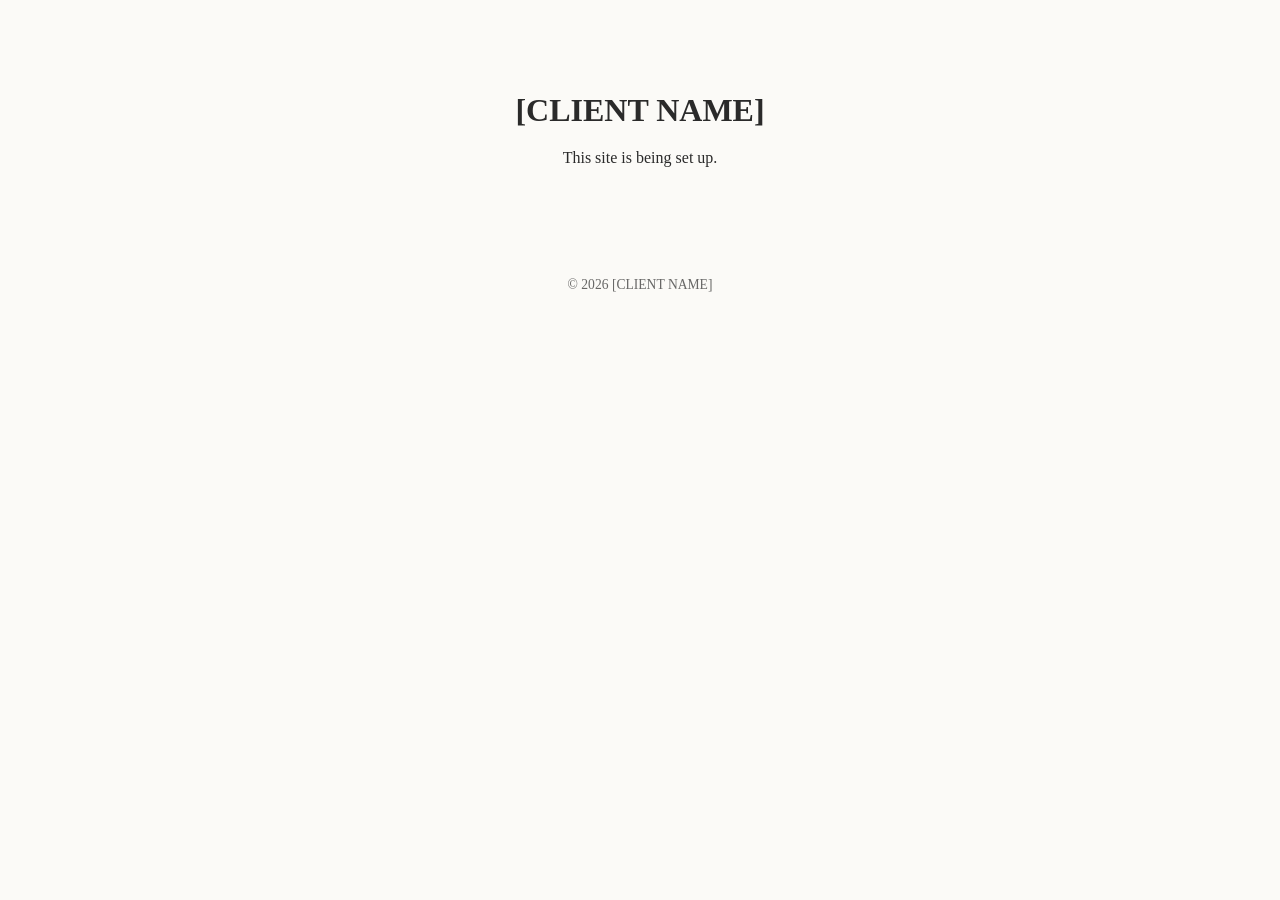
==== index.html @ 234b0eab "Initial commit" ====
<!doctype html>
<html lang="en">
<head>
  <meta charset="utf-8">
  <meta name="viewport" content="width=device-width, initial-scale=1">
  <title>[CLIENT NAME]</title>
  <link rel="stylesheet" href="styles.css">
</head>
<body>
  <main>
    <h1>[CLIENT NAME]</h1>
    <p>This site is being set up.</p>
  </main>
  <footer>
    &copy; <span id="year"></span> [CLIENT NAME]
  </footer>
  <script>
    document.getElementById("year").textContent = new Date().getFullYear();
  </script>
</body>
</html>
---- styles.css ----
:root {
  color-scheme: light;
  --ink: #2a2a2a;
  --paper: #fbfaf7;
  --accent: #7a4b2c;
}

* {
  box-sizing: border-box;
}

body {
  margin: 0;
  font-family: Georgia, "Times New Roman", serif;
  color: var(--ink);
  background: var(--paper);
  line-height: 1.6;
}

main {
  max-width: 40rem;
  margin: 0 auto;
  padding: 4rem 1.5rem;
  text-align: center;
}

h1 {
  font-size: 2rem;
  margin-bottom: 0.5rem;
}

p {
  margin: 0.5rem 0;
}

a {
  color: var(--accent);
}

footer {
  text-align: center;
  padding: 2rem 1.5rem;
  font-size: 0.85rem;
  opacity: 0.7;
}
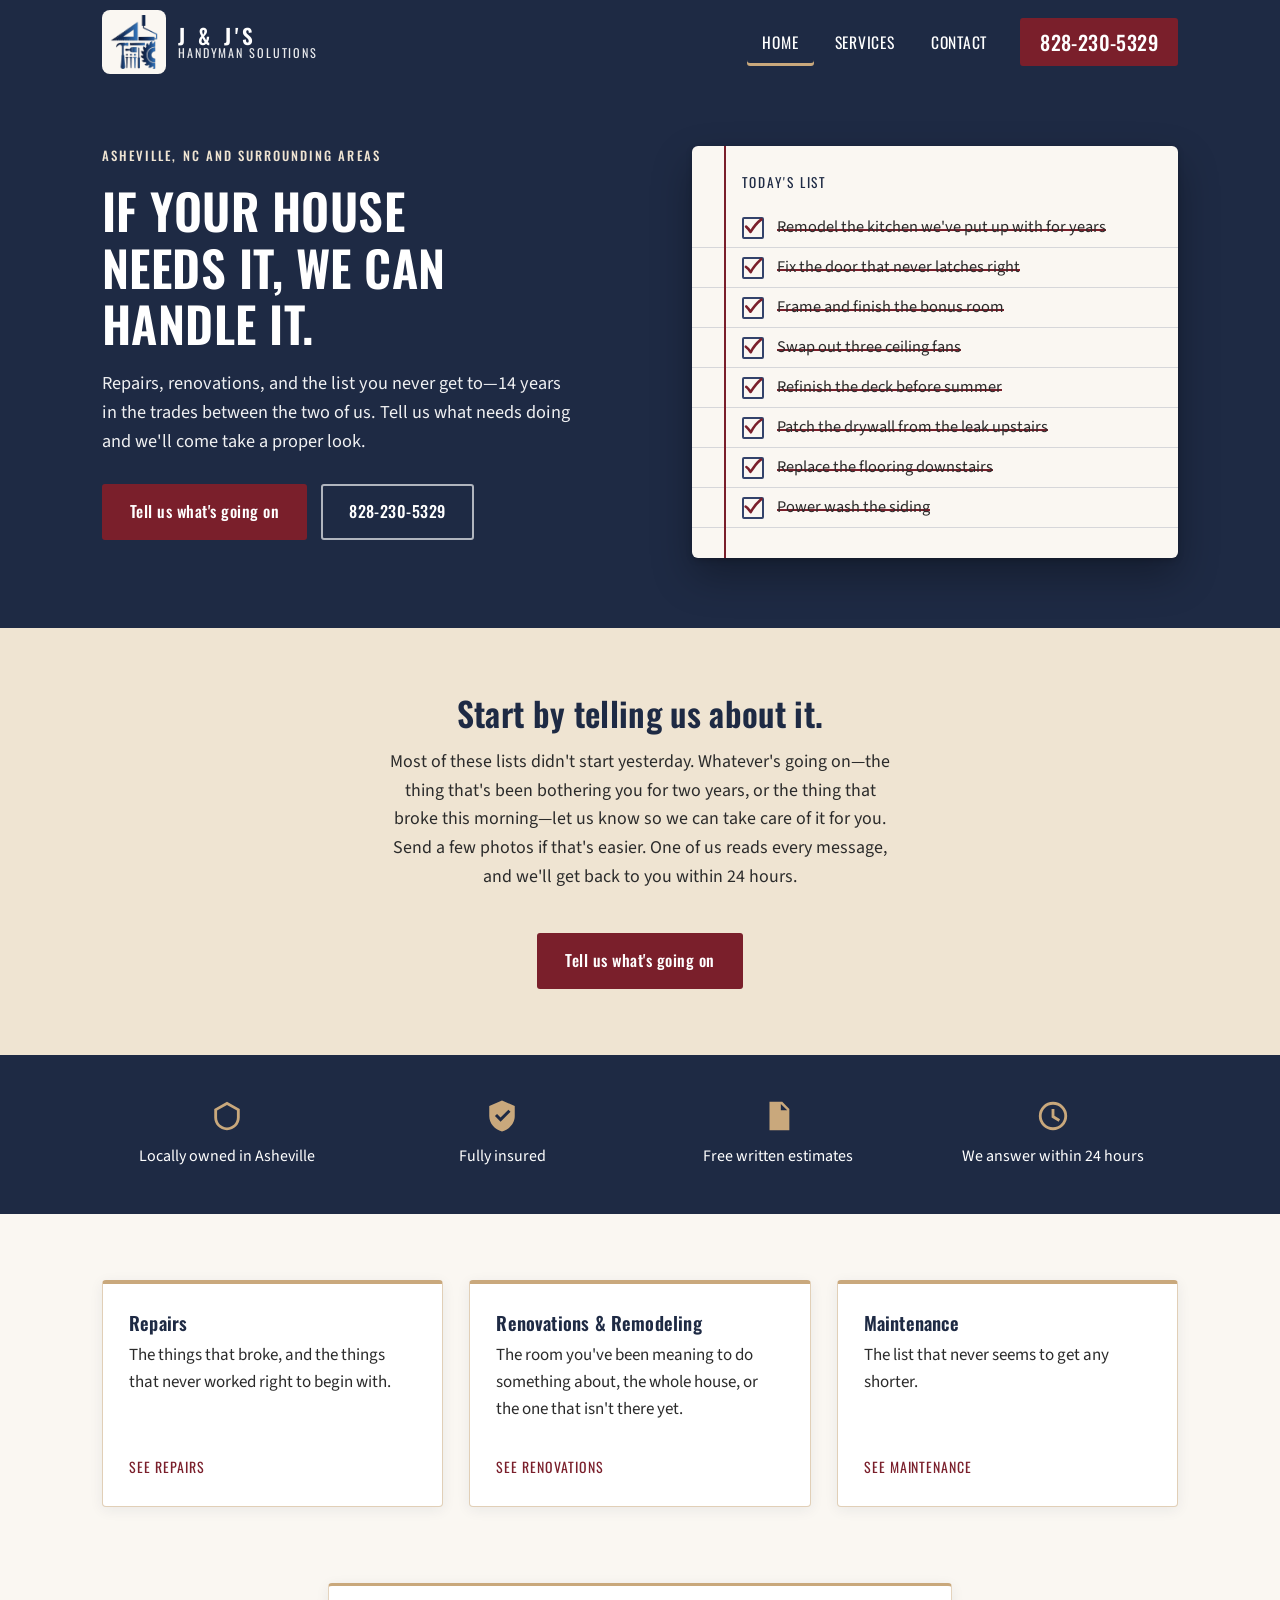
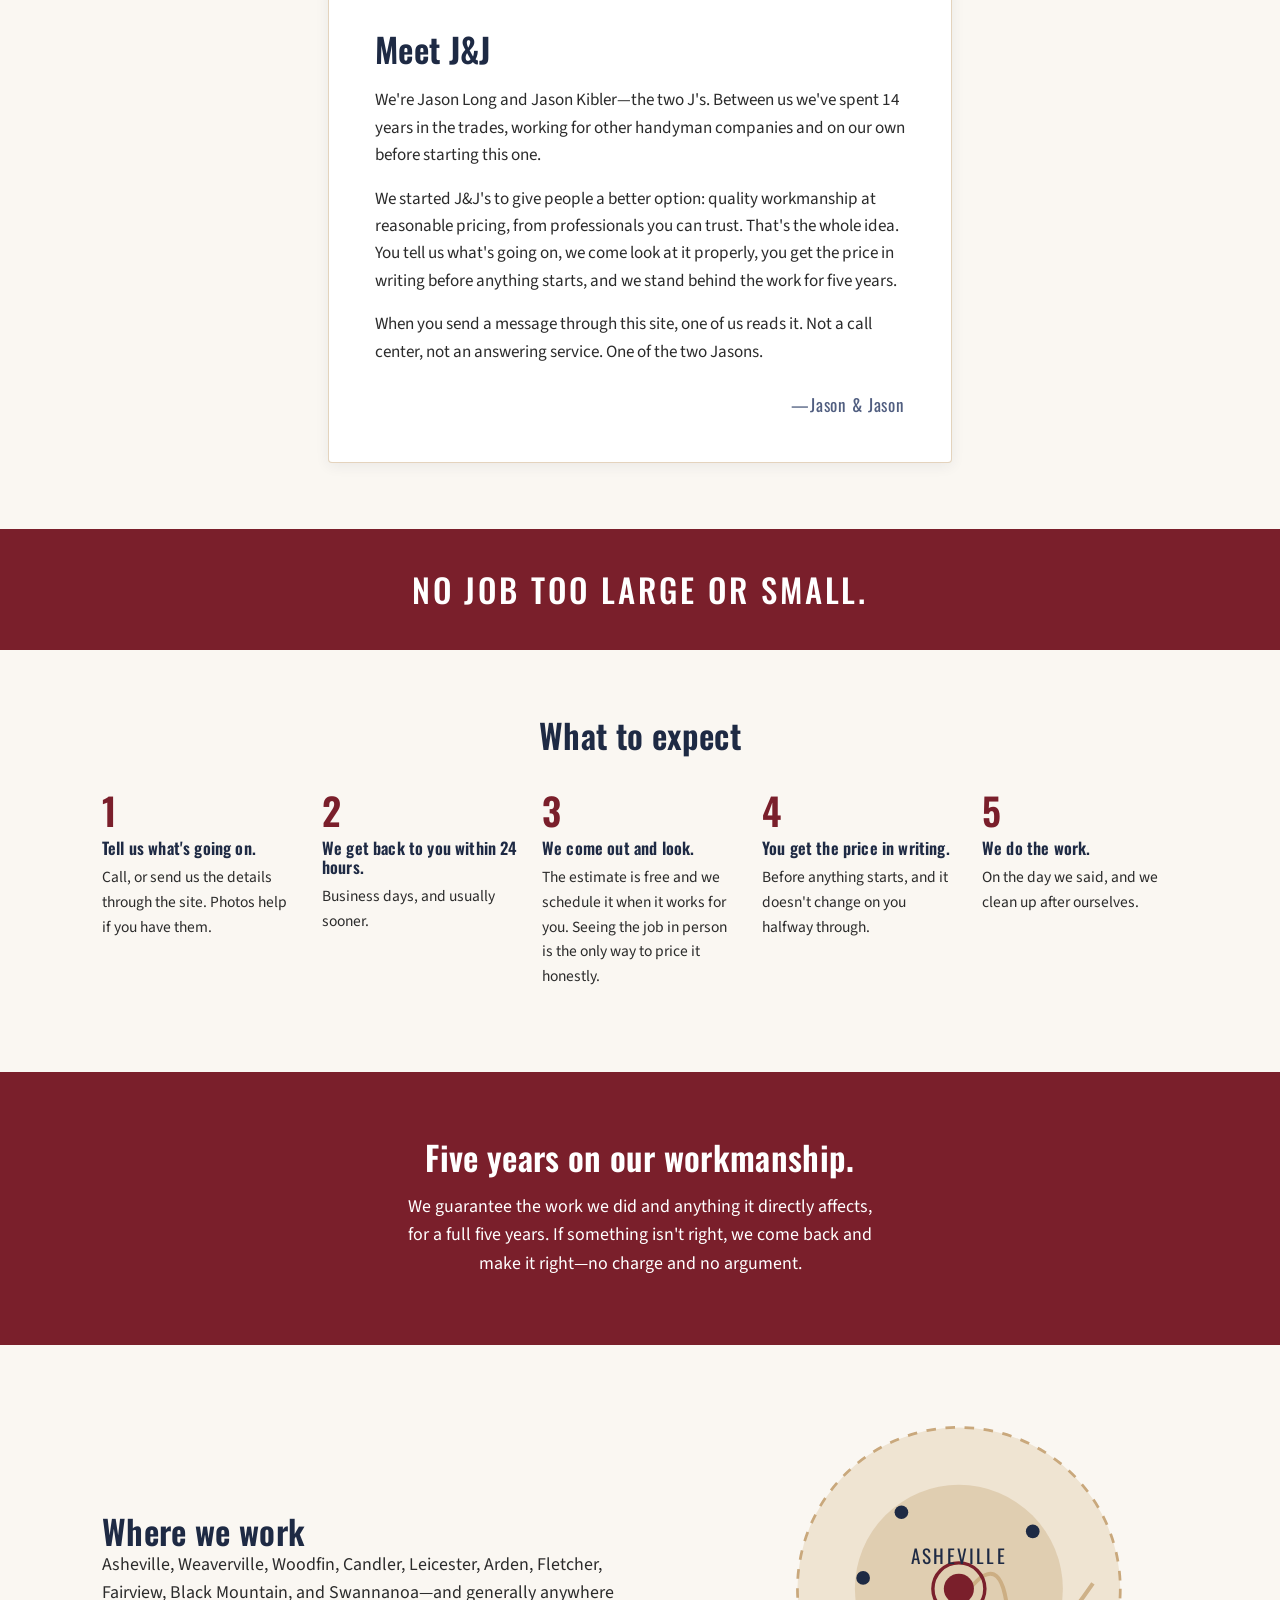
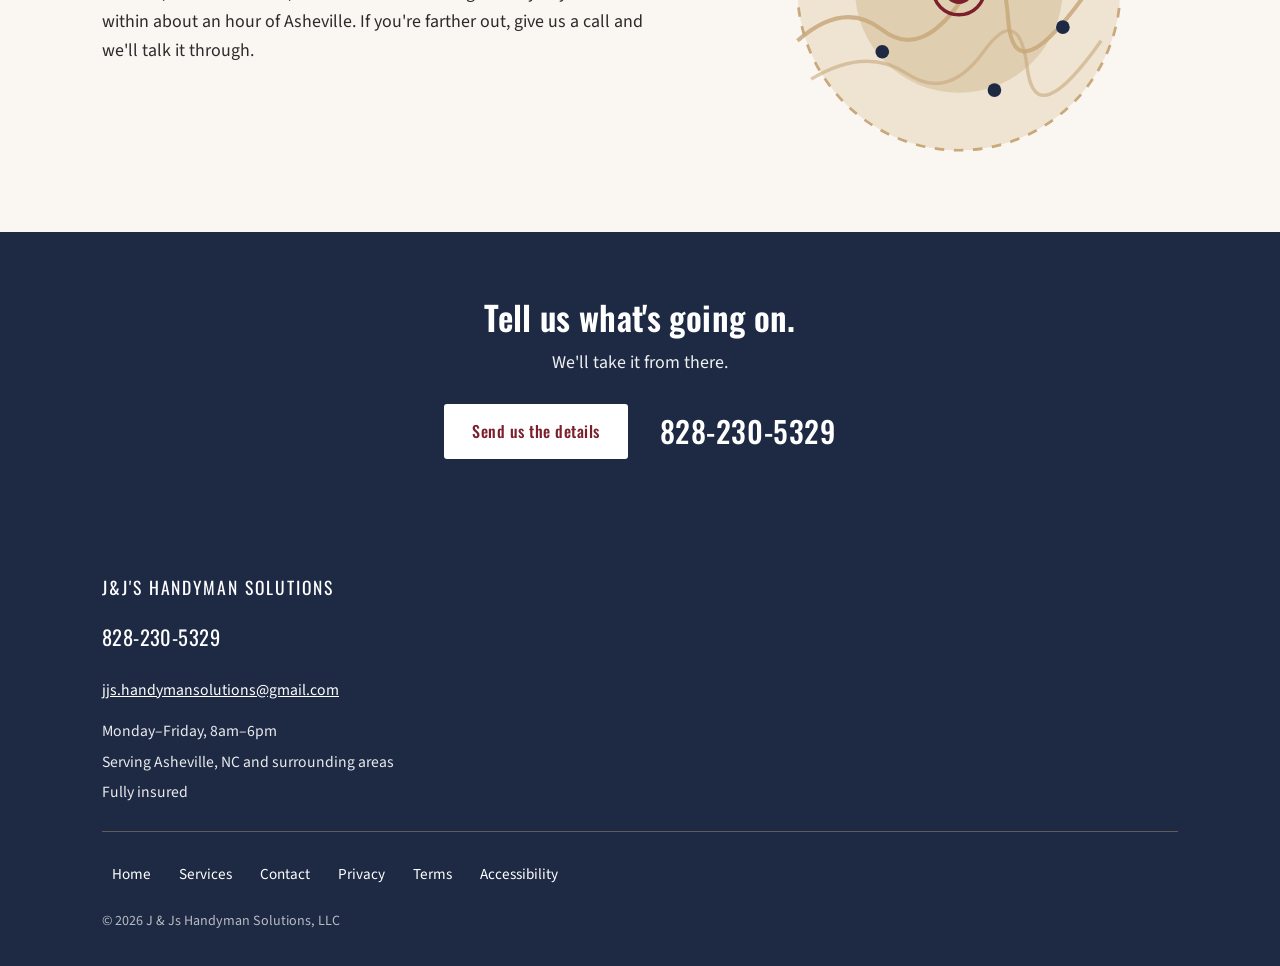
==== commit 019c99d2: "Build the full J&J's Handyman Solutions site Eight pages built to the client brief: home, services, " ====
--- a/index.html
+++ b/index.html
@@ -1,21 +1,613 @@
 <!doctype html>
 <html lang="en">
 <head>
-  <meta charset="utf-8">
-  <meta name="viewport" content="width=device-width, initial-scale=1">
-  <title>[CLIENT NAME]</title>
-  <link rel="stylesheet" href="styles.css">
+<meta charset="utf-8">
+<meta name="viewport" content="width=device-width, initial-scale=1">
+<title>J&amp;J's Handyman Solutions — Repairs, Renovations &amp; Maintenance in Asheville, NC</title>
+<meta name="description" content="J&amp;J's Handyman Solutions handles repairs, renovations, and the list you never get to, in Asheville, NC and surrounding areas. Free written estimates and a five-year workmanship guarantee. Call 828-230-5329.">
+<link rel="canonical" href="https://jjshandymansolutions.com/">
+
+<meta property="og:type" content="website">
+<meta property="og:site_name" content="J&amp;J's Handyman Solutions">
+<meta property="og:title" content="J&amp;J's Handyman Solutions — Asheville, NC">
+<meta property="og:description" content="Repairs, renovations, and the list you never get to. Tell us what's going on and we'll come take a proper look.">
+<meta property="og:url" content="https://jjshandymansolutions.com/">
+<meta name="twitter:card" content="summary">
+
+<link rel="preconnect" href="https://fonts.googleapis.com">
+<link rel="preconnect" href="https://fonts.gstatic.com" crossorigin>
+<link rel="stylesheet" href="https://fonts.googleapis.com/css2?family=Oswald:wght@400;500;600&family=Source+Sans+3:wght@400;600;700&display=swap">
+
+<style>
+:root{
+  --maroon:#7A1F2B;
+  --maroon-dark:#5C1620;
+  --navy:#1E2A44;
+  --navy-light:#33436B;
+  --tan:#C9A87C;
+  --tan-pale:#EFE4D2;
+  --paper:#FAF7F2;
+  --charcoal:#2B2B2B;
+  --wrap:1120px;
+}
+*{box-sizing:border-box}
+html{-webkit-text-size-adjust:100%}
+body{
+  margin:0;
+  background:var(--paper);
+  color:var(--charcoal);
+  font-family:"Source Sans 3",system-ui,-apple-system,"Segoe UI",Arial,sans-serif;
+  font-size:17px;
+  line-height:1.6;
+}
+h1,h2,h3,.oswald{font-family:Oswald,"Arial Narrow",Arial,sans-serif;font-weight:600;color:var(--navy);letter-spacing:.01em;line-height:1.15;margin:0}
+h1{font-size:clamp(2rem,4.6vw,3.05rem);text-transform:uppercase}
+h2{font-size:clamp(1.5rem,2.9vw,2.1rem)}
+h3{font-size:1.16rem}
+p{margin:0 0 1rem}
+p:last-child{margin-bottom:0}
+a{color:var(--navy-light)}
+.wrap{max-width:var(--wrap);margin:0 auto;padding:0 22px}
+.eyebrow{font-family:Oswald,Arial,sans-serif;text-transform:uppercase;letter-spacing:.16em;font-size:.8rem;font-weight:500}
+
+/* ---------- focus: visible on both light and navy grounds ---------- */
+a:focus-visible,button:focus-visible,input:focus-visible,textarea:focus-visible{
+  outline:3px solid var(--navy);
+  outline-offset:2px;
+  box-shadow:0 0 0 6px rgba(255,255,255,.92);
+  border-radius:2px;
+}
+
+/* ---------- buttons ---------- */
+.btn{
+  display:inline-flex;align-items:center;justify-content:center;
+  min-height:48px;padding:13px 26px;
+  font-family:Oswald,Arial,sans-serif;font-size:1rem;font-weight:500;
+  letter-spacing:.03em;text-decoration:none;border:2px solid transparent;
+  border-radius:3px;cursor:pointer;transition:background .15s,color .15s,border-color .15s;
+}
+.btn-primary{background:var(--maroon);color:#fff}
+.btn-primary:hover{background:var(--maroon-dark)}
+.btn-ghost-light{background:transparent;color:#fff;border-color:rgba(255,255,255,.65)}
+.btn-ghost-light:hover{background:#fff;color:var(--navy)}
+.btn-ghost-dark{background:transparent;color:var(--navy);border-color:var(--navy)}
+.btn-ghost-dark:hover{background:var(--navy);color:#fff}
+.btn-white{background:#fff;color:var(--maroon)}
+.btn-white:hover{background:var(--tan-pale)}
+
+/* ---------- header ---------- */
+.site-header{position:sticky;top:0;z-index:60;background:var(--navy)}
+.nav-inner{max-width:var(--wrap);margin:0 auto;padding:10px 22px;display:flex;align-items:center;gap:18px}
+.wordmark{display:flex;align-items:center;gap:12px;text-decoration:none;color:#fff;flex:0 0 auto}
+/* reserved slot so a ~64px icon mark can drop in later without shifting layout */
+.wm-slot{width:64px;height:64px;flex:0 0 64px;display:block;object-fit:contain;background:var(--paper);border-radius:8px;padding:5px}
+.wm-text{display:flex;flex-direction:column;justify-content:center;line-height:1.05}
+.wm1{font-family:Oswald,Arial,sans-serif;font-weight:600;text-transform:uppercase;letter-spacing:.2em;font-size:1.32rem}
+.wm2{font-family:Oswald,Arial,sans-serif;font-weight:400;text-transform:uppercase;letter-spacing:.155em;font-size:.76rem;color:rgba(255,255,255,.9)}
+.nav-links{margin-left:auto;display:flex;align-items:center;gap:6px}
+.nav-links a{
+  display:inline-flex;align-items:center;min-height:48px;padding:0 15px;
+  color:#fff;text-decoration:none;font-family:Oswald,Arial,sans-serif;
+  font-size:.97rem;letter-spacing:.05em;text-transform:uppercase;border-radius:3px;
+}
+.nav-links a:hover{background:rgba(255,255,255,.12)}
+.nav-links a[aria-current="page"]{box-shadow:inset 0 -3px 0 var(--tan)}
+.nav-phone{
+  flex:0 0 auto;display:inline-flex;align-items:center;min-height:48px;padding:0 20px;
+  background:var(--maroon);color:#fff;text-decoration:none;border-radius:3px;
+  font-family:Oswald,Arial,sans-serif;font-size:1.25rem;font-weight:500;letter-spacing:.02em;
+}
+.nav-phone:hover{background:var(--maroon-dark)}
+.nav-toggle{display:none}
+
+/* ---------- hero ---------- */
+.hero{background:var(--navy);color:#fff;padding:62px 0 70px}
+.hero .eyebrow{color:var(--tan-pale)}
+.hero h1{color:#fff;margin:14px 0 18px;max-width:15ch}
+.hero-sub{color:rgba(255,255,255,.93);font-size:1.14rem;max-width:52ch}
+.hero-grid{display:grid;grid-template-columns:1.05fr .95fr;gap:52px;align-items:start}
+.hero-actions{display:flex;flex-wrap:wrap;gap:14px;margin-top:28px}
+
+/* ---------- the notepad panel (motif place 1 of 2, site-wide) ---------- */
+.pad{
+  position:relative;background:var(--paper);border-radius:6px;
+  box-shadow:0 18px 40px rgba(0,0,0,.30),0 2px 6px rgba(0,0,0,.18);
+  padding:26px 24px 30px;overflow:hidden;
+}
+.pad-margin{position:absolute;top:0;bottom:0;left:32px;width:2px;background:var(--maroon)}
+.pad-title{
+  font-family:Oswald,Arial,sans-serif;text-transform:uppercase;letter-spacing:.14em;
+  font-size:.84rem;color:var(--navy);margin:0 0 14px 26px;
+}
+.checklist{
+  list-style:none;margin:0 -24px;padding:0 24px 0 50px;
+  background:repeating-linear-gradient(to bottom,
+    transparent 0 39px, rgba(51,67,107,.18) 39px 40px);
+}
+.checklist li{
+  display:flex;align-items:center;gap:13px;
+  min-height:40px;font-size:1.02rem;color:var(--charcoal);
+}
+.cbox{flex:0 0 22px;width:22px;height:22px;border:2px solid var(--navy-light);border-radius:2px;background:transparent;display:block;position:relative}
+.cbox svg{position:absolute;left:-3px;top:-5px;width:26px;height:26px;overflow:visible}
+.cbox path{
+  fill:none;stroke:var(--maroon);stroke-width:2.6;
+  stroke-linecap:round;stroke-linejoin:round;
+  stroke-dasharray:34;stroke-dashoffset:34;
+  animation:draw .34s ease-out forwards;
+}
+@keyframes draw{to{stroke-dashoffset:0}}
+
+/* line drawn through each item the moment its check lands */
+.checklist .txt{
+  display:inline;
+  background-image:linear-gradient(to right,var(--maroon),var(--maroon));
+  background-repeat:no-repeat;
+  background-position:0 62%;
+  background-size:0 2px;
+  animation:strike .3s ease-out forwards;
+  -webkit-box-decoration-break:clone;box-decoration-break:clone;
+}
+@keyframes strike{to{background-size:100% 2px}}
+.checklist li:nth-child(1) .txt{animation-delay:0.59s}
+.checklist li:nth-child(2) .txt{animation-delay:0.94s}
+.checklist li:nth-child(3) .txt{animation-delay:1.29s}
+.checklist li:nth-child(4) .txt{animation-delay:1.64s}
+.checklist li:nth-child(5) .txt{animation-delay:1.99s}
+.checklist li:nth-child(6) .txt{animation-delay:2.34s}
+.checklist li:nth-child(7) .txt{animation-delay:2.69s}
+.checklist li:nth-child(8) .txt{animation-delay:3.04s}
+
+.checklist li:nth-child(1) path{animation-delay:.25s}
+.checklist li:nth-child(2) path{animation-delay:.60s}
+.checklist li:nth-child(3) path{animation-delay:.95s}
+.checklist li:nth-child(4) path{animation-delay:1.30s}
+.checklist li:nth-child(5) path{animation-delay:1.65s}
+.checklist li:nth-child(6) path{animation-delay:2.00s}
+.checklist li:nth-child(7) path{animation-delay:2.35s}
+.checklist li:nth-child(8) path{animation-delay:2.70s}
+@media (prefers-reduced-motion:reduce){
+  .cbox path{animation:none;stroke-dashoffset:0}
+  .checklist .txt{animation:none;background-size:100% 2px}
+}
+
+/* ---------- sections ---------- */
+.section{padding:66px 0}
+.section-tanpale{background:var(--tan-pale)}
+.section-navy{background:var(--navy);color:#fff}
+.section-navy h2{color:#fff}
+.section-maroon{background:var(--maroon);color:#fff}
+.section-maroon h2{color:#fff}
+.center{text-align:center}
+.lede{font-size:1.12rem;max-width:62ch;margin-left:auto;margin-right:auto}
+
+/* invitation */
+.invite{max-width:70ch;margin:0 auto}
+.invite h2{margin-bottom:16px}
+.invite .btn{margin-top:26px}
+
+/* trust bar */
+.trust{display:grid;grid-template-columns:repeat(4,1fr);gap:26px;text-align:center}
+.trust-item{display:flex;flex-direction:column;align-items:center;gap:11px;font-size:1rem}
+.trust-item svg{width:34px;height:34px;fill:var(--tan);flex:0 0 auto}
+
+/* cards */
+.cards{display:grid;grid-template-columns:repeat(3,1fr);gap:26px}
+.card{
+  background:#fff;border:1px solid rgba(201,168,124,.55);border-top:4px solid var(--tan);
+  border-radius:4px;padding:28px 26px;box-shadow:0 3px 14px rgba(30,42,68,.07);
+  display:flex;flex-direction:column;flex:1;
+}
+.card h3{margin-bottom:9px}
+.card p{color:var(--charcoal)}
+.card .card-link{
+  margin-top:auto;padding-top:16px;font-family:Oswald,Arial,sans-serif;text-transform:uppercase;
+  letter-spacing:.07em;font-size:.87rem;color:var(--maroon);text-decoration:none;
+}
+.card .card-link:hover{text-decoration:underline}
+.card-a{display:flex;text-decoration:none;color:inherit}
+.card-a:hover .card{box-shadow:0 8px 24px rgba(30,42,68,.14);border-color:var(--tan)}
+
+/* meet j&j */
+.meet{
+  background:#fff;border:1px solid rgba(201,168,124,.5);border-top:3px solid var(--tan);
+  border-radius:4px;padding:44px 46px;max-width:78ch;margin:0 auto;
+  box-shadow:0 3px 14px rgba(30,42,68,.07);
+}
+.meet h2{margin-bottom:18px}
+.meet p{font-size:1.07rem}
+.signoff{
+  text-align:right;margin-top:26px;font-family:Oswald,Arial,sans-serif;
+  font-size:1.05rem;letter-spacing:.05em;color:var(--navy-light);opacity:.85;
+}
+
+/* tagline band */
+.tagline{
+  background:var(--maroon);color:#fff;text-align:center;padding:34px 22px;
+  font-family:Oswald,Arial,sans-serif;font-weight:500;text-transform:uppercase;
+  letter-spacing:.09em;font-size:clamp(1.35rem,3.2vw,2.05rem);
+}
+
+/* what to expect */
+.steps{display:grid;grid-template-columns:repeat(5,1fr);gap:24px;margin-top:38px}
+.step-num{
+  font-family:Oswald,Arial,sans-serif;font-size:2.35rem;font-weight:600;
+  color:var(--maroon);line-height:1;margin-bottom:9px;
+}
+.step h3{font-size:1.03rem;margin-bottom:7px}
+.step p{font-size:.97rem}
+
+/* guarantee */
+.guarantee{max-width:64ch;margin:0 auto;text-align:center}
+.guarantee p{font-size:1.12rem;margin-top:16px}
+
+/* service area */
+.area-grid{display:grid;grid-template-columns:1.15fr .85fr;gap:46px;align-items:center}
+.area-map{width:100%;height:auto;display:block}
+
+/* final cta */
+.final-phone{
+  display:inline-flex;align-items:center;min-height:48px;
+  font-family:Oswald,Arial,sans-serif;font-size:1.85rem;font-weight:500;
+  color:#fff;text-decoration:none;letter-spacing:.02em;
+}
+.final-phone:hover{text-decoration:underline}
+.final-actions{display:flex;flex-wrap:wrap;gap:16px 32px;align-items:center;justify-content:center;margin-top:26px}
+
+/* ---------- footer ---------- */
+.site-footer{background:var(--navy);color:rgba(255,255,255,.9);padding:48px 0 34px;font-size:.98rem}
+.foot-name{font-family:Oswald,Arial,sans-serif;text-transform:uppercase;letter-spacing:.11em;color:#fff;font-size:1.1rem;margin-bottom:12px}
+.site-footer a{color:#fff}
+.foot-phone{display:inline-flex;align-items:center;min-height:48px;font-family:Oswald,Arial,sans-serif;font-size:1.28rem;color:#fff;text-decoration:none;letter-spacing:.02em}
+.foot-line a{display:inline-flex;align-items:center;min-height:48px}
+.foot-phone:hover{text-decoration:underline}
+.foot-line{margin:5px 0}
+.foot-links{
+  margin-top:26px;padding-top:20px;border-top:1px solid rgba(201,168,124,.4);
+  display:flex;flex-wrap:wrap;gap:4px 8px;align-items:center;
+}
+.foot-links a{
+  display:inline-flex;align-items:center;min-height:44px;padding:0 10px;
+  text-decoration:none;font-size:.95rem;border-radius:3px;
+}
+.foot-links a:hover{text-decoration:underline}
+.foot-copy{margin-top:14px;font-size:.88rem;color:rgba(255,255,255,.68)}
+
+/* ---------- sticky mobile call bar ---------- */
+.call-bar{display:none}
+
+/* ---------- responsive ---------- */
+@media (max-width:960px){
+  .hero-grid{grid-template-columns:1fr;gap:38px}
+  .trust{grid-template-columns:repeat(2,1fr);gap:30px}
+  .cards{grid-template-columns:1fr;gap:20px}
+  .steps{grid-template-columns:1fr;gap:26px}
+  .area-grid{grid-template-columns:1fr;gap:32px}
+  .meet{padding:34px 26px}
+}
+@media (max-width:820px){
+  .nav-toggle{
+    display:inline-flex;align-items:center;justify-content:center;
+    margin-left:auto;min-width:48px;min-height:48px;padding:0 12px;
+    background:transparent;border:2px solid rgba(255,255,255,.55);border-radius:3px;
+    color:#fff;font-family:Oswald,Arial,sans-serif;font-size:.9rem;letter-spacing:.08em;
+    text-transform:uppercase;cursor:pointer;
+  }
+  .nav-links{
+    display:none;order:3;flex-basis:100%;margin-left:0;
+    flex-direction:column;align-items:stretch;gap:2px;padding-bottom:10px;
+  }
+  .nav-links.open{display:flex}
+  .nav-links a{min-height:52px;padding:0 12px;font-size:1.05rem}
+  .nav-phone{font-size:1.08rem;padding:0 14px}
+  .wm-slot{width:48px;height:48px;flex-basis:48px}
+  .wm1{font-size:1.1rem;letter-spacing:.16em}
+  .wm2{font-size:.66rem}
+  /* sticky bottom call bar */
+  .call-bar{
+    display:flex;align-items:center;justify-content:center;
+    position:fixed;left:0;right:0;bottom:0;z-index:70;
+    min-height:56px;background:var(--maroon);color:#fff;text-decoration:none;
+    font-family:Oswald,Arial,sans-serif;font-size:1.22rem;letter-spacing:.04em;
+    box-shadow:0 -2px 12px rgba(0,0,0,.28);
+  }
+  /* keep the bar from covering page-bottom content */
+  body{padding-bottom:56px}
+}
+@media (max-width:560px){
+  .hero{padding:44px 0 52px}
+  .section{padding:48px 0}
+  .pad{padding:22px 18px 26px}
+  .pad-margin{left:24px}
+  .pad-title{margin-left:22px}
+  .checklist{margin:0 -18px;padding:0 16px 0 46px}
+  .checklist li{font-size:.97rem}
+}
+</style>
 </head>
 <body>
-  <main>
-    <h1>[CLIENT NAME]</h1>
-    <p>This site is being set up.</p>
-  </main>
-  <footer>
-    &copy; <span id="year"></span> [CLIENT NAME]
-  </footer>
-  <script>
-    document.getElementById("year").textContent = new Date().getFullYear();
-  </script>
+
+<a class="btn" href="#main" style="position:absolute;left:-9999px;top:0;background:#fff;color:var(--navy);z-index:100" onfocus="this.style.left='8px';this.style.top='8px'" onblur="this.style.left='-9999px'">Skip to content</a>
+
+<header class="site-header">
+  <div class="nav-inner">
+    <a class="wordmark" href="index.html" aria-label="J&amp;J's Handyman Solutions — home">
+      <img class="wm-slot" src="logo.png" alt="" width="64" height="64" decoding="async">
+      <span class="wm-text">
+        <span class="wm1">J &amp; J's</span>
+        <span class="wm2">Handyman Solutions</span>
+      </span>
+    </a>
+    <button class="nav-toggle" id="navToggle" aria-expanded="false" aria-controls="navLinks">Menu</button>
+    <nav class="nav-links" id="navLinks" aria-label="Main">
+      <a href="index.html" aria-current="page">Home</a>
+      <a href="services.html">Services</a>
+      <a href="contact.html">Contact</a>
+    </nav>
+    <a class="nav-phone" href="tel:+18282305329">828-230-5329</a>
+  </div>
+</header>
+
+<main id="main">
+
+  <!-- 1. HERO -->
+  <section class="hero">
+    <div class="wrap hero-grid">
+      <div>
+        <p class="eyebrow">Asheville, NC and surrounding areas</p>
+        <h1>If your house needs it, we can handle it.</h1>
+        <p class="hero-sub">Repairs, renovations, and the list you never get to—14 years in the trades between the two of us. Tell us what needs doing and we'll come take a proper look.</p>
+        <div class="hero-actions">
+          <a class="btn btn-primary" href="contact.html">Tell us what's going on</a>
+          <a class="btn btn-ghost-light" href="tel:+18282305329">828-230-5329</a>
+        </div>
+      </div>
+
+      <div class="pad">
+        <span class="pad-margin" aria-hidden="true"></span>
+        <p class="pad-title">Today's list</p>
+        <ul class="checklist">
+          <li><span class="cbox" aria-hidden="true"><svg viewBox="0 0 26 26"><path d="M5.1 12.6 C6.4 13.6, 7.9 15.4, 9.6 17.9 C12.4 13.4, 15.9 8.7, 20.4 5.4"/></svg></span><span class="txt">Remodel the kitchen we've put up with for years</span></li>
+          <li><span class="cbox" aria-hidden="true"><svg viewBox="0 0 26 26"><path d="M4.9 12.9 C6.3 13.7, 8.1 15.7, 9.7 18.1 C12.2 13.2, 16.1 8.9, 20.2 5.1"/></svg></span><span class="txt">Fix the door that never latches right</span></li>
+          <li><span class="cbox" aria-hidden="true"><svg viewBox="0 0 26 26"><path d="M5.3 12.4 C6.6 13.5, 7.8 15.2, 9.5 17.7 C12.6 13.6, 15.7 8.4, 20.5 5.6"/></svg></span><span class="txt">Frame and finish the bonus room</span></li>
+          <li><span class="cbox" aria-hidden="true"><svg viewBox="0 0 26 26"><path d="M4.8 12.7 C6.5 13.9, 7.9 15.5, 9.8 18.2 C12.1 13.1, 16.3 8.6, 20.1 5.3"/></svg></span><span class="txt">Swap out three ceiling fans</span></li>
+          <li><span class="cbox" aria-hidden="true"><svg viewBox="0 0 26 26"><path d="M5.2 12.8 C6.2 13.4, 8.0 15.6, 9.6 18.0 C12.5 13.5, 15.8 8.8, 20.3 5.2"/></svg></span><span class="txt">Refinish the deck before summer</span></li>
+          <li><span class="cbox" aria-hidden="true"><svg viewBox="0 0 26 26"><path d="M5.0 12.5 C6.7 13.8, 7.7 15.3, 9.9 18.3 C12.3 13.3, 16.0 8.5, 20.6 5.5"/></svg></span><span class="txt">Patch the drywall from the leak upstairs</span></li>
+          <li><span class="cbox" aria-hidden="true"><svg viewBox="0 0 26 26"><path d="M5.4 13.0 C6.4 13.6, 8.2 15.8, 9.5 17.8 C12.7 13.7, 15.6 8.3, 20.0 5.7"/></svg></span><span class="txt">Replace the flooring downstairs</span></li>
+          <li><span class="cbox" aria-hidden="true"><svg viewBox="0 0 26 26"><path d="M4.7 12.6 C6.5 13.5, 7.8 15.4, 9.7 18.1 C12.2 13.4, 16.2 8.7, 20.4 5.0"/></svg></span><span class="txt">Power wash the siding</span></li>
+        </ul>
+      </div>
+    </div>
+  </section>
+
+  <!-- 2. THE INVITATION -->
+  <section class="section section-tanpale">
+    <div class="wrap invite center">
+      <h2>Start by telling us about it.</h2>
+      <p class="lede">Most of these lists didn't start yesterday. Whatever's going on—the thing that's been bothering you for two years, or the thing that broke this morning—let us know so we can take care of it for you. Send a few photos if that's easier. One of us reads every message, and we'll get back to you within 24 hours.</p>
+      <a class="btn btn-primary" href="contact.html">Tell us what's going on</a>
+    </div>
+  </section>
+
+  <!-- 3. TRUST BAR -->
+  <section class="section section-navy" style="padding:44px 0">
+    <div class="wrap trust">
+      <div class="trust-item">
+        <svg viewBox="0 0 24 24" aria-hidden="true"><path d="M12 2 3 7v6c0 5 3.8 8.4 9 9 5.2-.6 9-4 9-9V7l-9-5Zm0 2.3 7 3.9V13c0 4-2.9 6.6-7 7.2C7.9 19.6 5 17 5 13V8.2l7-3.9Z"/></svg>
+        <span>Locally owned in Asheville</span>
+      </div>
+      <div class="trust-item">
+        <svg viewBox="0 0 24 24" aria-hidden="true"><path d="M12 1 3 5v7c0 5.3 3.9 9.4 9 11 5.1-1.6 9-5.7 9-11V5l-9-4Zm-1 15-4-4 1.5-1.5L11 13l5.5-5.5L18 9l-7 7Z"/></svg>
+        <span>Fully insured</span>
+      </div>
+      <div class="trust-item">
+        <svg viewBox="0 0 24 24" aria-hidden="true"><path d="M6 2h9l5 5v15H6V2Zm8 1.5V8h4.5L14 3.5ZM8.5 12h9v1.8h-9V12Zm0 3.6h9v1.8h-9v-1.8Zm0-7.2h3.5v1.8H8.5V8.4Z"/></svg>
+        <span>Free written estimates</span>
+      </div>
+      <div class="trust-item">
+        <svg viewBox="0 0 24 24" aria-hidden="true"><path d="M12 2a10 10 0 1 0 0 20 10 10 0 0 0 0-20Zm0 2a8 8 0 1 1 0 16 8 8 0 0 1 0-16Zm-1 3v6l5 3 1-1.7-4-2.4V7h-2Z"/></svg>
+        <span>We answer within 24 hours</span>
+      </div>
+    </div>
+  </section>
+
+  <!-- 4. SERVICES -->
+  <section class="section">
+    <div class="wrap">
+      <div class="cards">
+        <a class="card-a" href="services.html#repairs">
+          <article class="card">
+            <h3>Repairs</h3>
+            <p>The things that broke, and the things that never worked right to begin with.</p>
+            <span class="card-link">See repairs</span>
+          </article>
+        </a>
+        <a class="card-a" href="services.html#renovations">
+          <article class="card">
+            <h3>Renovations &amp; Remodeling</h3>
+            <p>The room you've been meaning to do something about, the whole house, or the one that isn't there yet.</p>
+            <span class="card-link">See renovations</span>
+          </article>
+        </a>
+        <a class="card-a" href="services.html#maintenance">
+          <article class="card">
+            <h3>Maintenance</h3>
+            <p>The list that never seems to get any shorter.</p>
+            <span class="card-link">See maintenance</span>
+          </article>
+        </a>
+      </div>
+    </div>
+  </section>
+
+  <!-- 5. MEET J&J -->
+  <section class="section" style="padding-top:10px">
+    <div class="wrap">
+      <div class="meet">
+        <h2>Meet J&amp;J</h2>
+        <p>We're Jason Long and Jason Kibler—the two J's. Between us we've spent 14 years in the trades, working for other handyman companies and on our own before starting this one.</p>
+        <p>We started J&amp;J's to give people a better option: quality workmanship at reasonable pricing, from professionals you can trust. That's the whole idea. You tell us what's going on, we come look at it properly, you get the price in writing before anything starts, and we stand behind the work for five years.</p>
+        <p>When you send a message through this site, one of us reads it. Not a call center, not an answering service. One of the two Jasons.</p>
+        <p class="signoff">—Jason &amp; Jason</p>
+      </div>
+    </div>
+  </section>
+
+  <!-- 6. TAGLINE BAND -->
+  <section class="tagline">No job too large or small.</section>
+
+  <!-- 7. WHAT TO EXPECT -->
+  <section class="section">
+    <div class="wrap">
+      <h2 class="center">What to expect</h2>
+      <ol class="steps" style="list-style:none;padding:0">
+        <li class="step">
+          <div class="step-num">1</div>
+          <h3>Tell us what's going on.</h3>
+          <p>Call, or send us the details through the site. Photos help if you have them.</p>
+        </li>
+        <li class="step">
+          <div class="step-num">2</div>
+          <h3>We get back to you within 24 hours.</h3>
+          <p>Business days, and usually sooner.</p>
+        </li>
+        <li class="step">
+          <div class="step-num">3</div>
+          <h3>We come out and look.</h3>
+          <p>The estimate is free and we schedule it when it works for you. Seeing the job in person is the only way to price it honestly.</p>
+        </li>
+        <li class="step">
+          <div class="step-num">4</div>
+          <h3>You get the price in writing.</h3>
+          <p>Before anything starts, and it doesn't change on you halfway through.</p>
+        </li>
+        <li class="step">
+          <div class="step-num">5</div>
+          <h3>We do the work.</h3>
+          <p>On the day we said, and we clean up after ourselves.</p>
+        </li>
+      </ol>
+    </div>
+  </section>
+
+  <!-- 8. THE GUARANTEE -->
+  <section class="section section-maroon">
+    <div class="wrap guarantee">
+      <h2>Five years on our workmanship.</h2>
+      <p>We guarantee the work we did and anything it directly affects, for a full five years. If something isn't right, we come back and make it right—no charge and no argument.</p>
+    </div>
+  </section>
+
+  <!-- 9. SERVICE AREA -->
+  <section class="section">
+    <div class="wrap area-grid">
+      <div>
+        <h2>Where we work</h2>
+        <p class="lede" style="margin-left:0">Asheville, Weaverville, Woodfin, Candler, Leicester, Arden, Fletcher, Fairview, Black Mountain, and Swannanoa—and generally anywhere within about an hour of Asheville. If you're farther out, give us a call and we'll talk it through.</p>
+      </div>
+      <div>
+        <svg class="area-map" viewBox="0 0 320 260" role="img" aria-label="Stylized illustration of the Asheville service area and nearby towns">
+          <circle cx="160" cy="130" r="118" fill="#EFE4D2"/>
+          <circle cx="160" cy="130" r="118" fill="none" stroke="#C9A87C" stroke-width="2" stroke-dasharray="7 7"/>
+          <circle cx="160" cy="130" r="76" fill="#C9A87C" opacity=".38"/>
+          <path d="M42 168 q34-30 62-8 t58-22 34 14 62-26" fill="none" stroke="#C9A87C" stroke-width="3" opacity=".85"/>
+          <path d="M52 196 q40-24 70-4 t56-16 32 12 54-20" fill="none" stroke="#C9A87C" stroke-width="2.5" opacity=".6"/>
+          <circle cx="160" cy="130" r="11" fill="#7A1F2B"/>
+          <circle cx="160" cy="130" r="19" fill="none" stroke="#7A1F2B" stroke-width="2.5"/>
+          <circle cx="118" cy="74" r="5" fill="#1E2A44"/>
+          <circle cx="214" cy="88" r="5" fill="#1E2A44"/>
+          <circle cx="236" cy="158" r="5" fill="#1E2A44"/>
+          <circle cx="186" cy="204" r="5" fill="#1E2A44"/>
+          <circle cx="104" cy="176" r="5" fill="#1E2A44"/>
+          <circle cx="90" cy="122" r="5" fill="#1E2A44"/>
+          <text x="160" y="112" text-anchor="middle" font-family="Oswald,Arial,sans-serif" font-size="14" letter-spacing="1.6" fill="#1E2A44">ASHEVILLE</text>
+        </svg>
+      </div>
+    </div>
+  </section>
+
+  <!-- 10. FINAL CTA -->
+  <section class="section section-navy">
+    <div class="wrap center">
+      <h2>Tell us what's going on.</h2>
+      <p class="lede" style="color:rgba(255,255,255,.93);margin-top:12px">We'll take it from there.</p>
+      <div class="final-actions">
+        <a class="btn btn-white" href="contact.html">Send us the details</a>
+        <a class="final-phone" href="tel:+18282305329">828-230-5329</a>
+      </div>
+    </div>
+  </section>
+
+</main>
+
+<footer class="site-footer">
+  <div class="wrap">
+    <p class="foot-name">J&amp;J's Handyman Solutions</p>
+    <p class="foot-line"><a class="foot-phone" href="tel:+18282305329">828-230-5329</a></p>
+    <p class="foot-line"><a href="mailto:jjs.handymansolutions@gmail.com">jjs.handymansolutions@gmail.com</a></p>
+    <p class="foot-line">Monday–Friday, 8am–6pm</p>
+    <p class="foot-line">Serving Asheville, NC and surrounding areas</p>
+    <p class="foot-line">Fully insured</p>
+    <nav class="foot-links" aria-label="Footer">
+      <a href="index.html">Home</a>
+      <a href="services.html">Services</a>
+      <a href="contact.html">Contact</a>
+      <a href="privacy.html">Privacy</a>
+      <a href="terms.html">Terms</a>
+      <a href="accessibility.html">Accessibility</a>
+    </nav>
+    <p class="foot-copy">&copy; <span id="yr"></span> J &amp; Js Handyman Solutions, LLC</p>
+  </div>
+</footer>
+
+<a class="call-bar" href="tel:+18282305329">Call 828-230-5329</a>
+
+<script>
+document.getElementById('yr').textContent = new Date().getFullYear();
+(function(){
+  var t = document.getElementById('navToggle'), n = document.getElementById('navLinks');
+  t.addEventListener('click', function(){
+    var open = n.classList.toggle('open');
+    t.setAttribute('aria-expanded', open ? 'true' : 'false');
+  });
+})();
+</script>
+
+<script type="application/ld+json">
+{
+  "@context": "https://schema.org",
+  "@type": "LocalBusiness",
+  "name": "J&J's Handyman Solutions",
+  "legalName": "J & Js Handyman Solutions, LLC",
+  "url": "https://jjshandymansolutions.com/",
+  "telephone": "+1-828-230-5329",
+  "email": "jjs.handymansolutions@gmail.com",
+  "address": {
+    "@type": "PostalAddress",
+    "addressLocality": "Asheville",
+    "addressRegion": "NC",
+    "addressCountry": "US"
+  },
+  "areaServed": [
+    {"@type":"City","name":"Asheville"},
+    {"@type":"City","name":"Weaverville"},
+    {"@type":"City","name":"Woodfin"},
+    {"@type":"City","name":"Candler"},
+    {"@type":"City","name":"Leicester"},
+    {"@type":"City","name":"Arden"},
+    {"@type":"City","name":"Fletcher"},
+    {"@type":"City","name":"Fairview"},
+    {"@type":"City","name":"Black Mountain"},
+    {"@type":"City","name":"Swannanoa"}
+  ],
+  "openingHoursSpecification": [{
+    "@type": "OpeningHoursSpecification",
+    "dayOfWeek": ["Monday","Tuesday","Wednesday","Thursday","Friday"],
+    "opens": "08:00",
+    "closes": "18:00"
+  }]
+}
+</script>
+
 </body>
 </html>
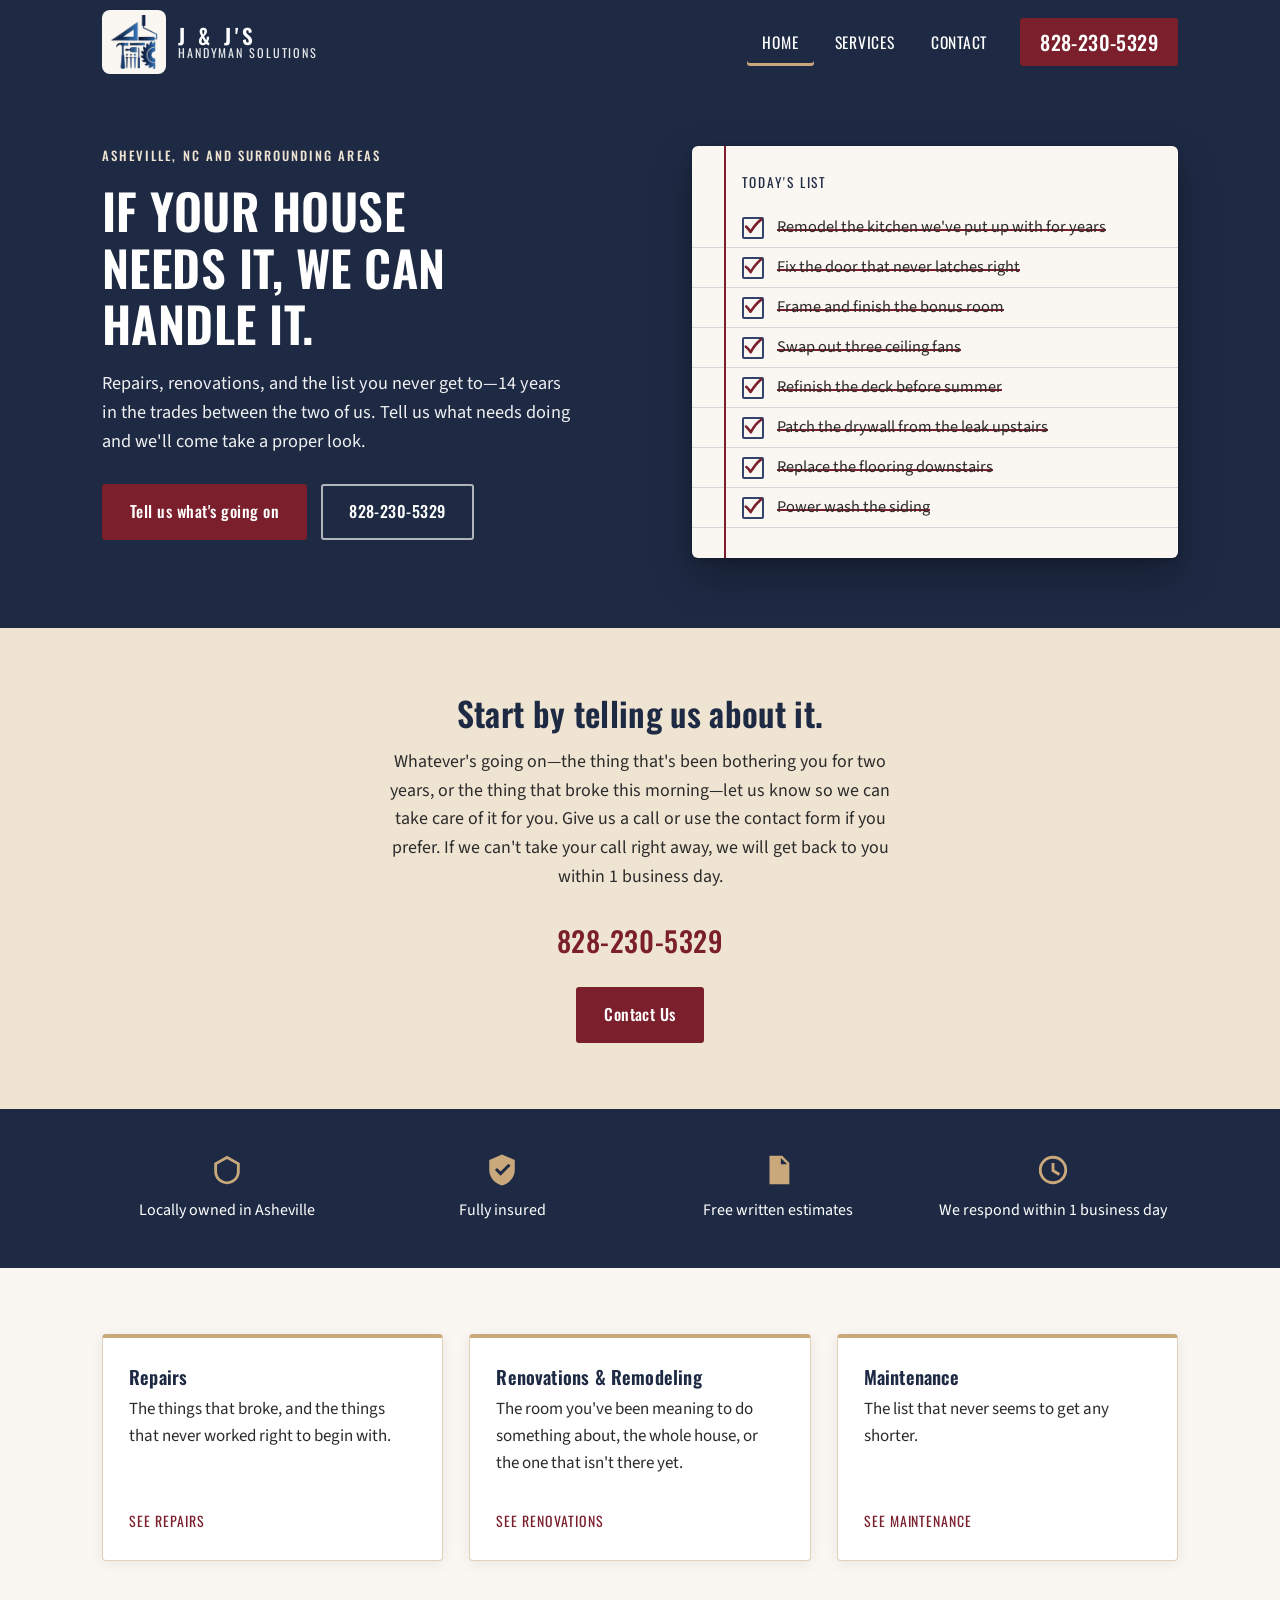
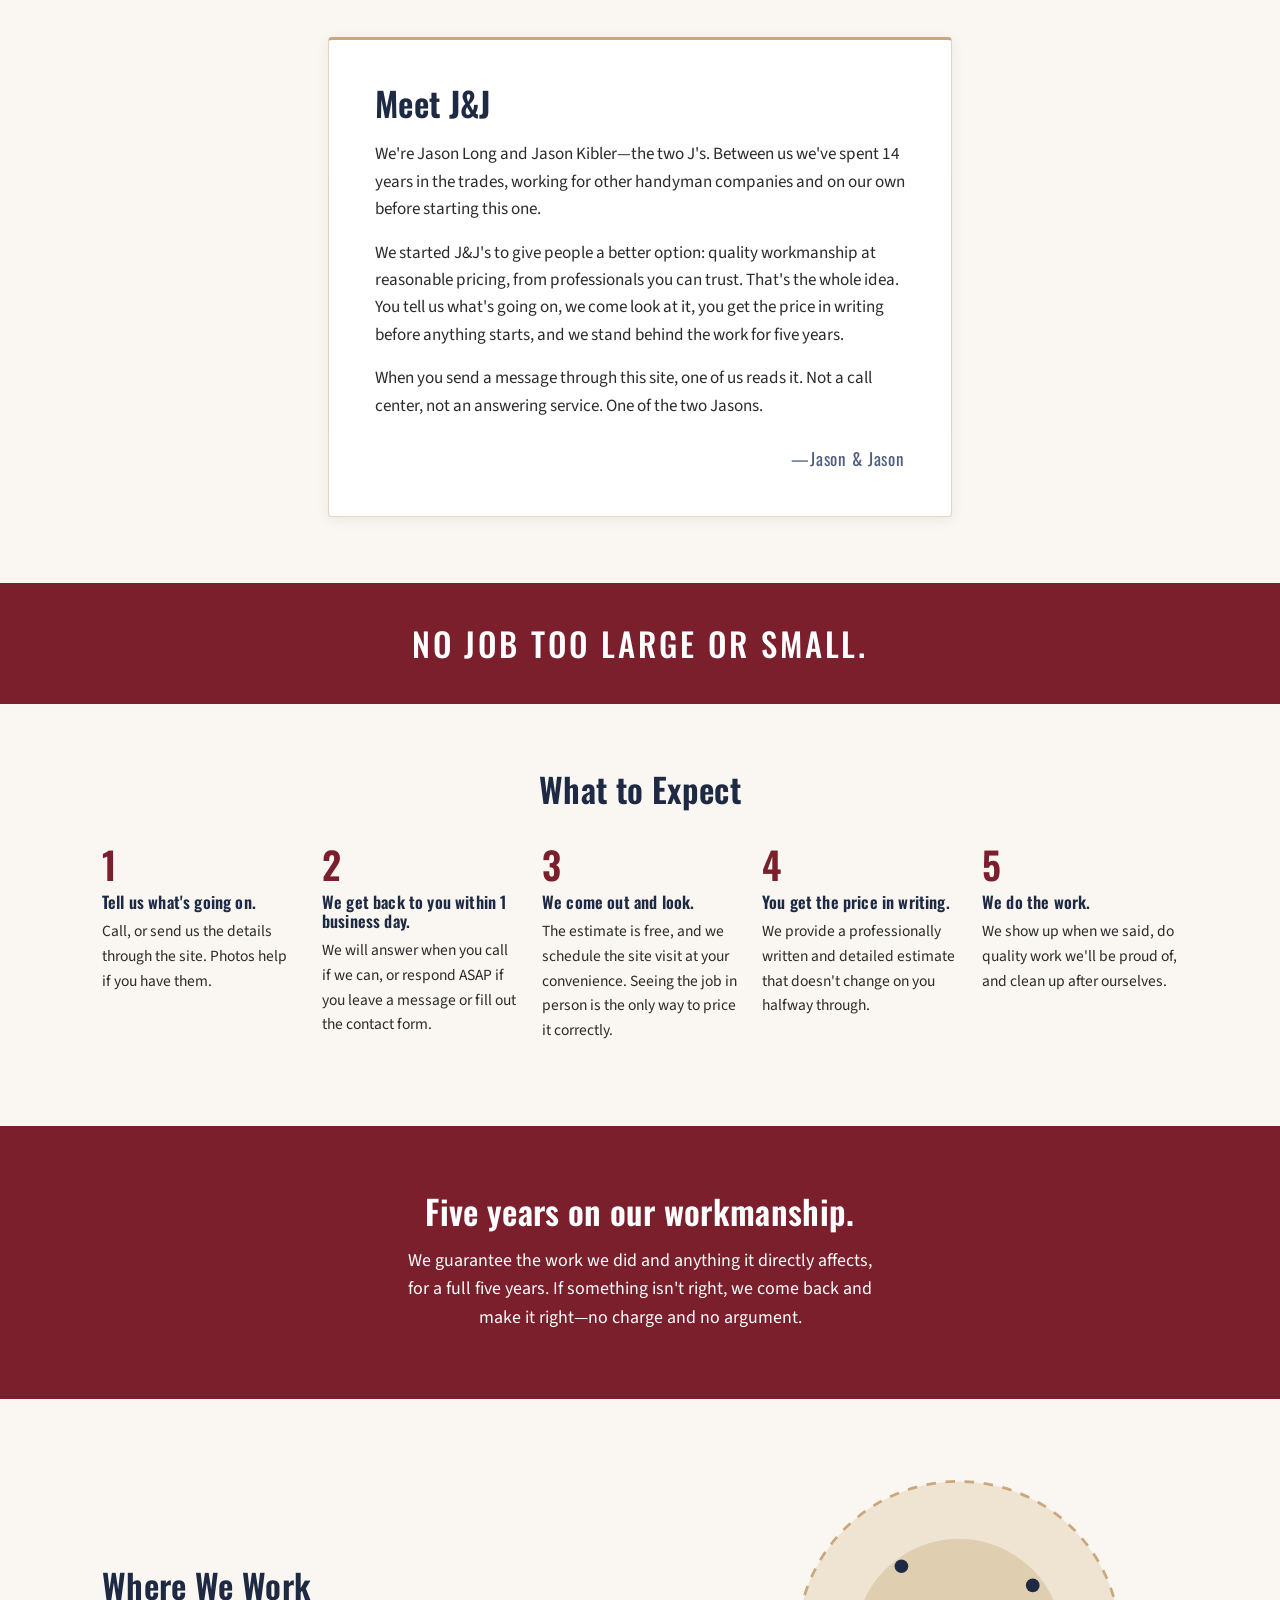
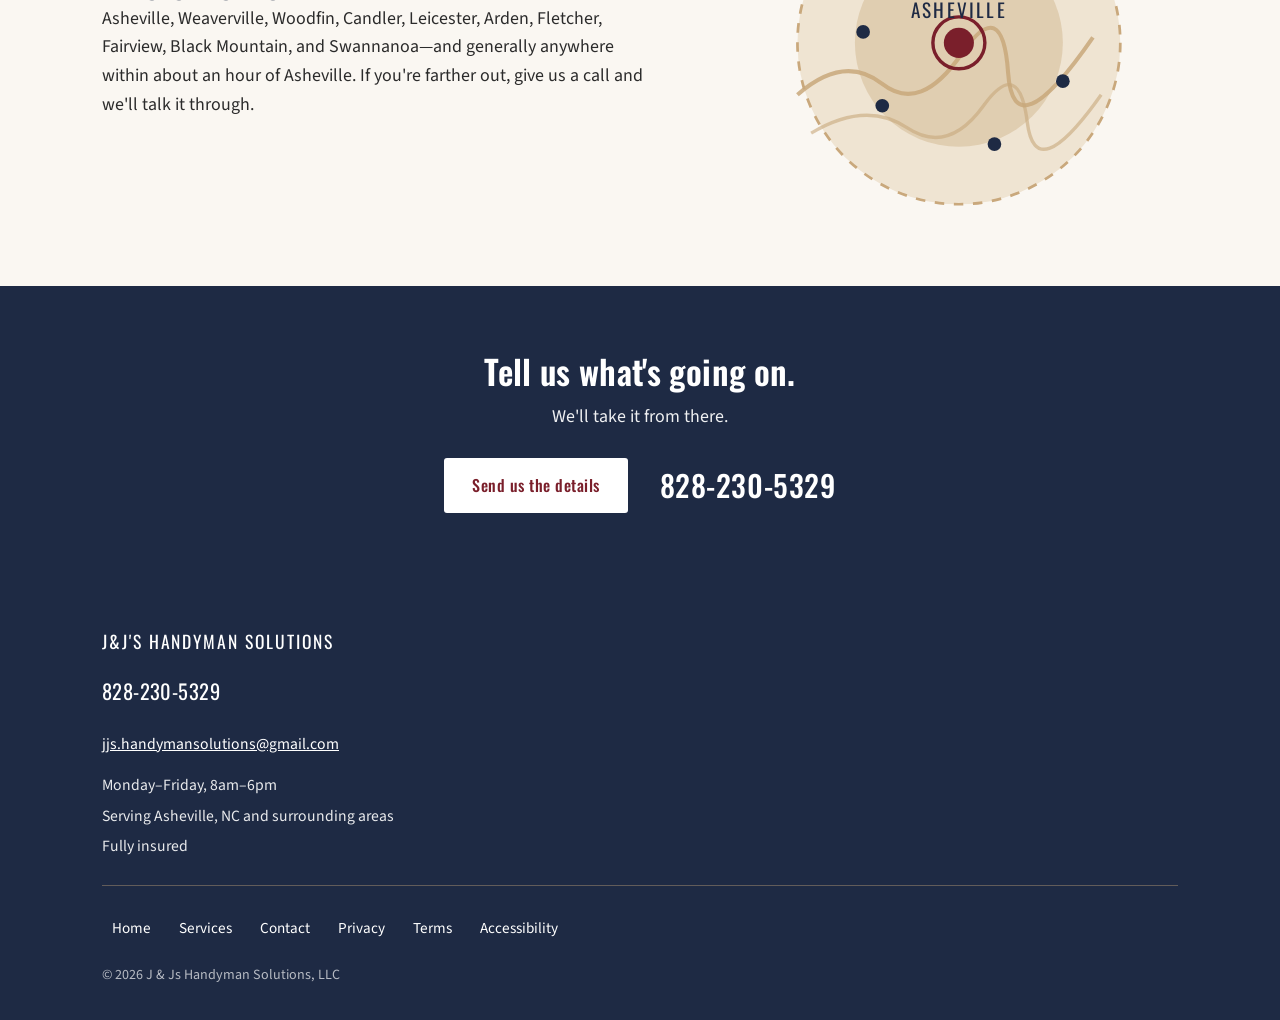
==== commit 1cb8ccb4: "Copy revisions across home, services, contact and thank-you Rewrites the Invitation section with a p" ====
--- a/index.html
+++ b/index.html
@@ -184,7 +184,14 @@
 /* invitation */
 .invite{max-width:70ch;margin:0 auto}
 .invite h2{margin-bottom:16px}
-.invite .btn{margin-top:26px}
+.invite-phone{margin:26px 0 22px}
+.invite-phone a{
+  display:inline-flex;align-items:center;min-height:48px;
+  font-family:Oswald,Arial,sans-serif;font-size:1.75rem;font-weight:500;
+  color:var(--maroon);text-decoration:none;letter-spacing:.02em;
+}
+.invite-phone a:hover{text-decoration:underline}
+.invite .btn{margin-top:0}
 
 /* trust bar */
 .trust{display:grid;grid-template-columns:repeat(4,1fr);gap:26px;text-align:center}
@@ -384,8 +391,9 @@
   <section class="section section-tanpale">
     <div class="wrap invite center">
       <h2>Start by telling us about it.</h2>
-      <p class="lede">Most of these lists didn't start yesterday. Whatever's going on—the thing that's been bothering you for two years, or the thing that broke this morning—let us know so we can take care of it for you. Send a few photos if that's easier. One of us reads every message, and we'll get back to you within 24 hours.</p>
-      <a class="btn btn-primary" href="contact.html">Tell us what's going on</a>
+      <p class="lede">Whatever's going on—the thing that's been bothering you for two years, or the thing that broke this morning—let us know so we can take care of it for you. Give us a call or use the contact form if you prefer. If we can't take your call right away, we will get back to you within 1 business day.</p>
+      <p class="invite-phone"><a href="tel:+18282305329">828-230-5329</a></p>
+      <a class="btn btn-primary" href="contact.html">Contact Us</a>
     </div>
   </section>
 
@@ -406,7 +414,7 @@
       </div>
       <div class="trust-item">
         <svg viewBox="0 0 24 24" aria-hidden="true"><path d="M12 2a10 10 0 1 0 0 20 10 10 0 0 0 0-20Zm0 2a8 8 0 1 1 0 16 8 8 0 0 1 0-16Zm-1 3v6l5 3 1-1.7-4-2.4V7h-2Z"/></svg>
-        <span>We answer within 24 hours</span>
+        <span>We respond within 1 business day</span>
       </div>
     </div>
   </section>
@@ -446,7 +454,7 @@
       <div class="meet">
         <h2>Meet J&amp;J</h2>
         <p>We're Jason Long and Jason Kibler—the two J's. Between us we've spent 14 years in the trades, working for other handyman companies and on our own before starting this one.</p>
-        <p>We started J&amp;J's to give people a better option: quality workmanship at reasonable pricing, from professionals you can trust. That's the whole idea. You tell us what's going on, we come look at it properly, you get the price in writing before anything starts, and we stand behind the work for five years.</p>
+        <p>We started J&amp;J's to give people a better option: quality workmanship at reasonable pricing, from professionals you can trust. That's the whole idea. You tell us what's going on, we come look at it, you get the price in writing before anything starts, and we stand behind the work for five years.</p>
         <p>When you send a message through this site, one of us reads it. Not a call center, not an answering service. One of the two Jasons.</p>
         <p class="signoff">—Jason &amp; Jason</p>
       </div>
@@ -459,7 +467,7 @@
   <!-- 7. WHAT TO EXPECT -->
   <section class="section">
     <div class="wrap">
-      <h2 class="center">What to expect</h2>
+      <h2 class="center">What to Expect</h2>
       <ol class="steps" style="list-style:none;padding:0">
         <li class="step">
           <div class="step-num">1</div>
@@ -468,23 +476,23 @@
         </li>
         <li class="step">
           <div class="step-num">2</div>
-          <h3>We get back to you within 24 hours.</h3>
-          <p>Business days, and usually sooner.</p>
+          <h3>We get back to you within 1 business day.</h3>
+          <p>We will answer when you call if we can, or respond ASAP if you leave a message or fill out the contact form.</p>
         </li>
         <li class="step">
           <div class="step-num">3</div>
           <h3>We come out and look.</h3>
-          <p>The estimate is free and we schedule it when it works for you. Seeing the job in person is the only way to price it honestly.</p>
+          <p>The estimate is free, and we schedule the site visit at your convenience. Seeing the job in person is the only way to price it correctly.</p>
         </li>
         <li class="step">
           <div class="step-num">4</div>
           <h3>You get the price in writing.</h3>
-          <p>Before anything starts, and it doesn't change on you halfway through.</p>
+          <p>We provide a professionally written and detailed estimate that doesn't change on you halfway through.</p>
         </li>
         <li class="step">
           <div class="step-num">5</div>
           <h3>We do the work.</h3>
-          <p>On the day we said, and we clean up after ourselves.</p>
+          <p>We show up when we said, do quality work we'll be proud of, and clean up after ourselves.</p>
         </li>
       </ol>
     </div>
@@ -502,7 +510,7 @@
   <section class="section">
     <div class="wrap area-grid">
       <div>
-        <h2>Where we work</h2>
+        <h2>Where We Work</h2>
         <p class="lede" style="margin-left:0">Asheville, Weaverville, Woodfin, Candler, Leicester, Arden, Fletcher, Fairview, Black Mountain, and Swannanoa—and generally anywhere within about an hour of Asheville. If you're farther out, give us a call and we'll talk it through.</p>
       </div>
       <div>
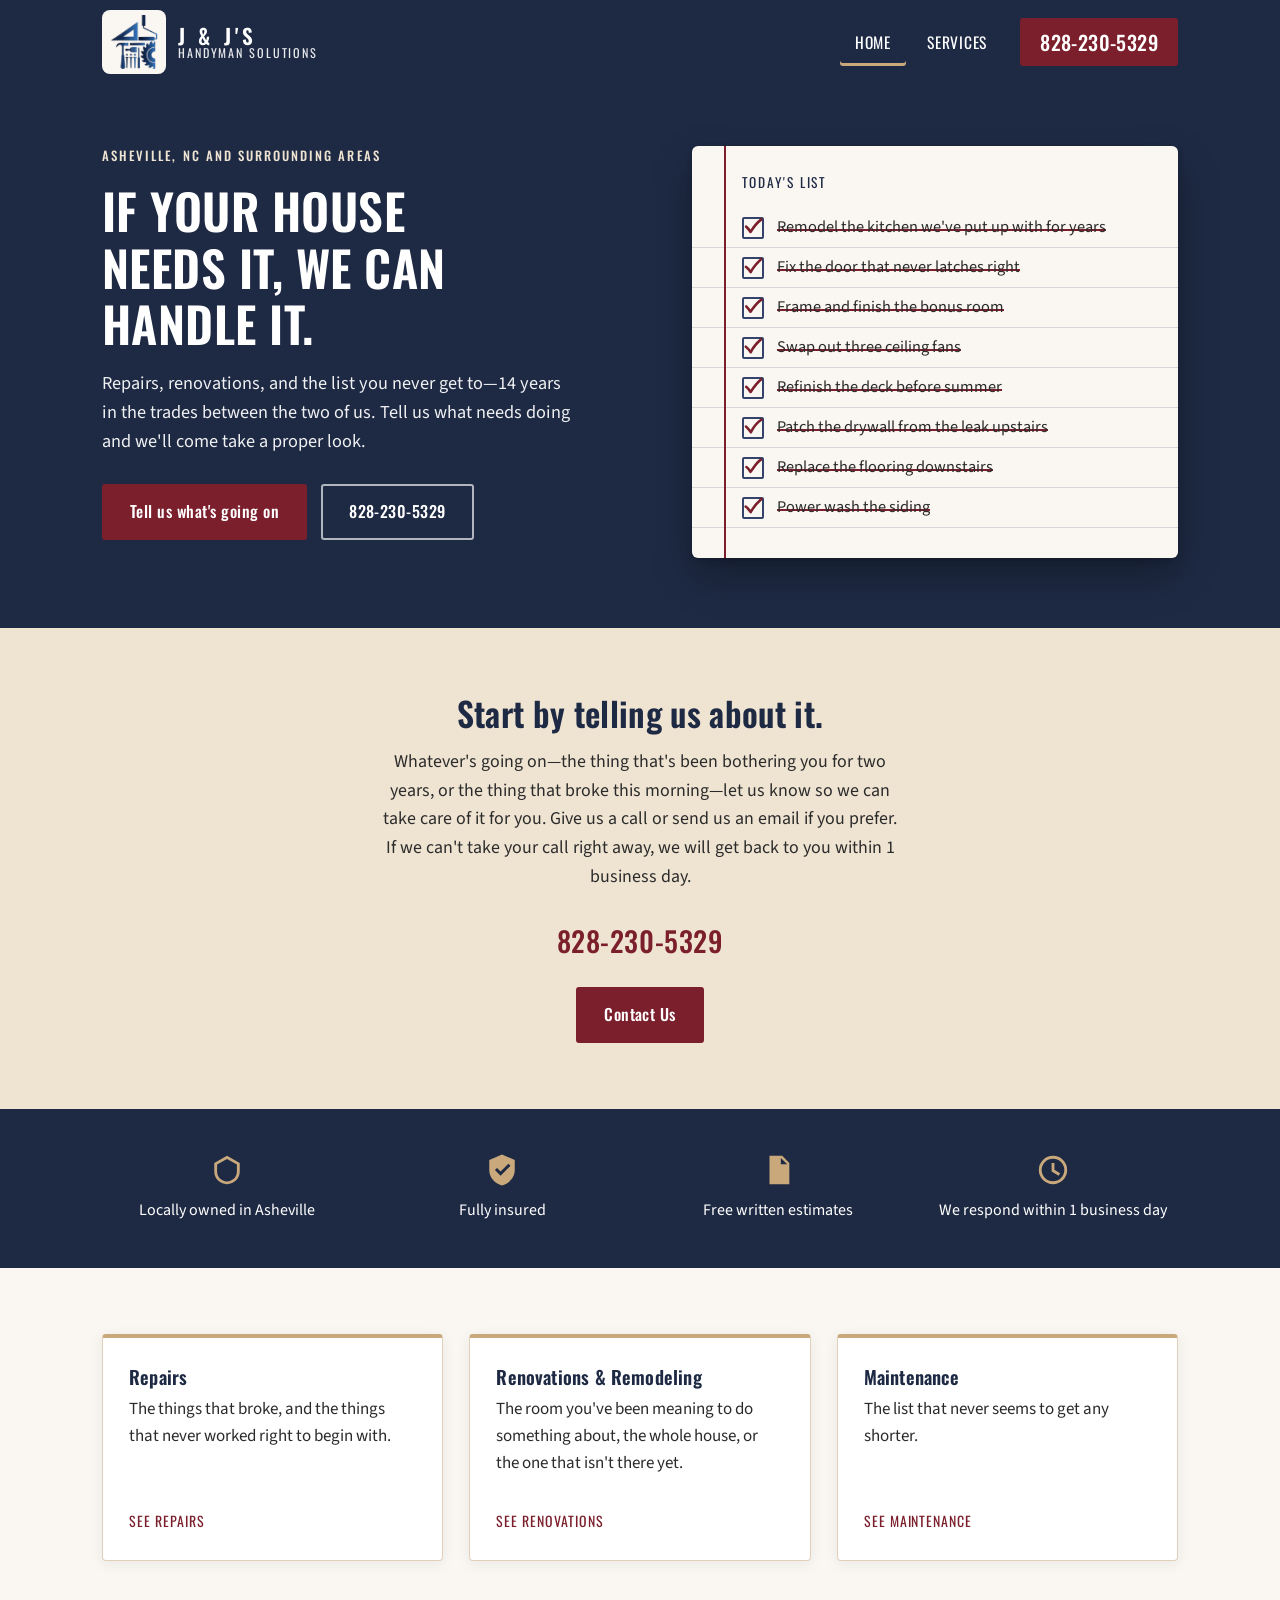
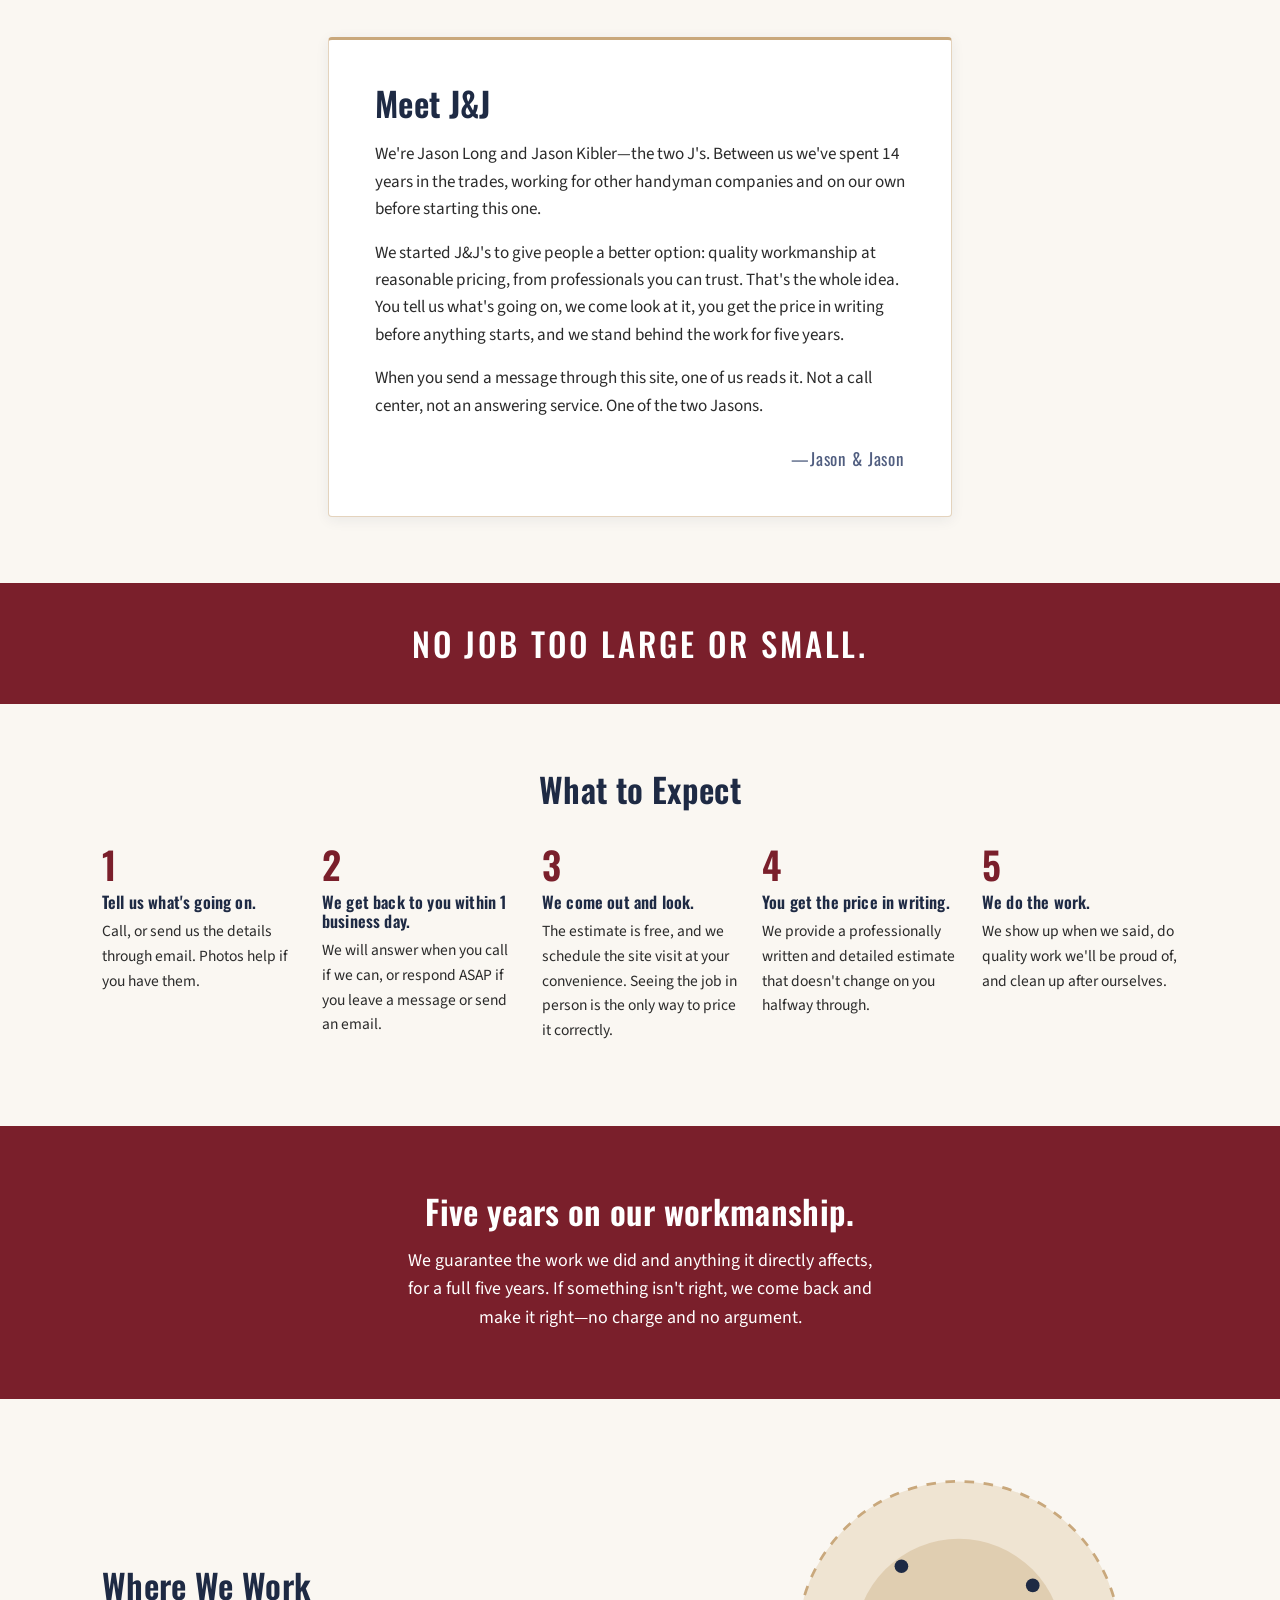
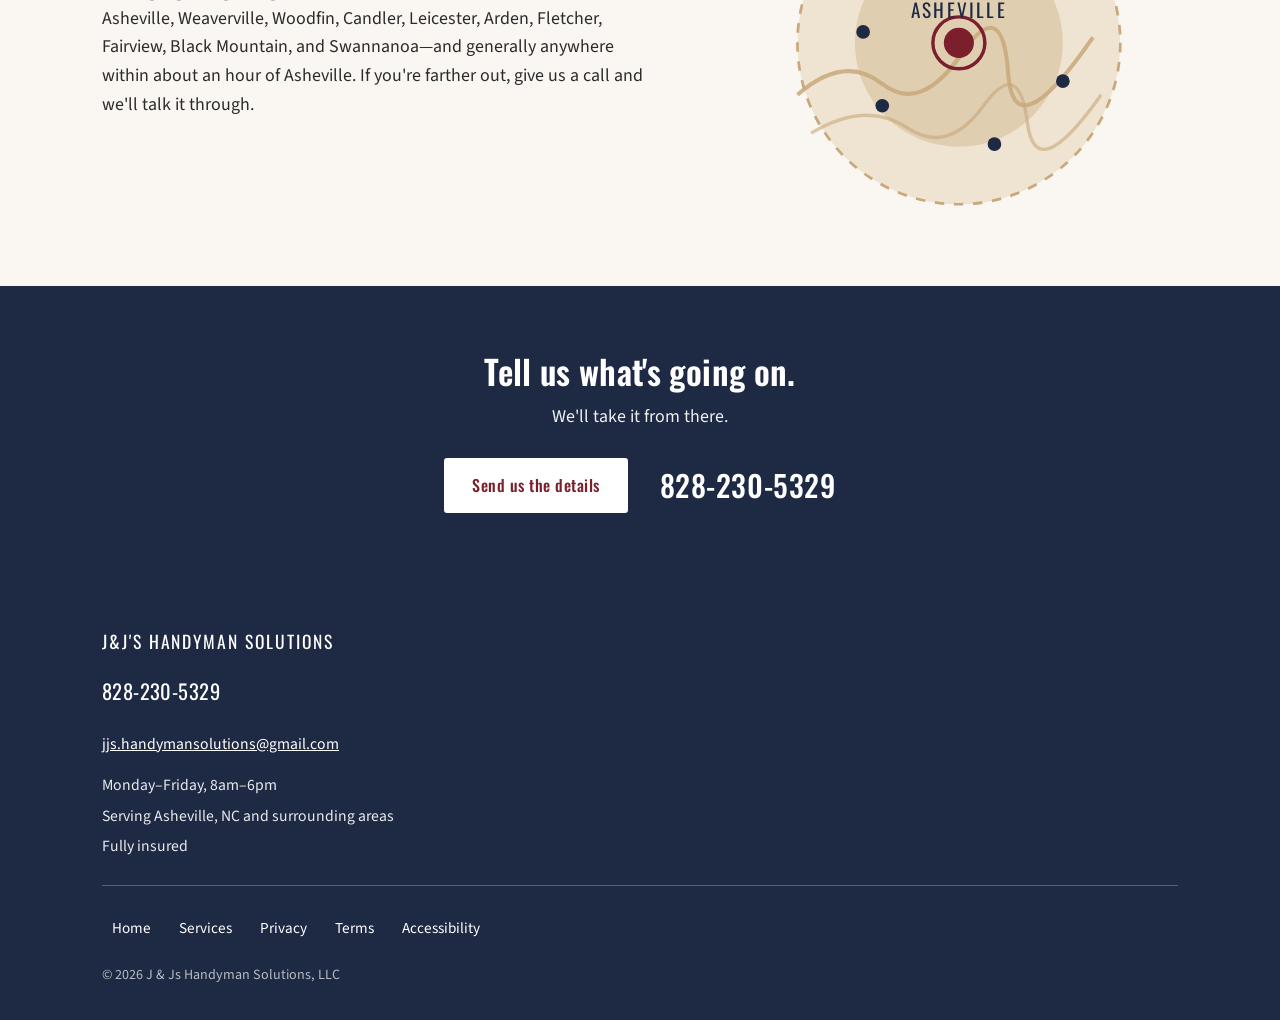
==== commit eb0390eb: "Point CTA buttons at email and hide the contact page Until a form service is set up, the three CTA b" ====
--- a/index.html
+++ b/index.html
@@ -349,7 +349,6 @@
     <nav class="nav-links" id="navLinks" aria-label="Main">
       <a href="index.html" aria-current="page">Home</a>
       <a href="services.html">Services</a>
-      <a href="contact.html">Contact</a>
     </nav>
     <a class="nav-phone" href="tel:+18282305329">828-230-5329</a>
   </div>
@@ -365,7 +364,7 @@
         <h1>If your house needs it, we can handle it.</h1>
         <p class="hero-sub">Repairs, renovations, and the list you never get to—14 years in the trades between the two of us. Tell us what needs doing and we'll come take a proper look.</p>
         <div class="hero-actions">
-          <a class="btn btn-primary" href="contact.html">Tell us what's going on</a>
+          <a class="btn btn-primary" href="mailto:jjs.handymansolutions@gmail.com?subject=Website%20inquiry">Tell us what's going on</a>
           <a class="btn btn-ghost-light" href="tel:+18282305329">828-230-5329</a>
         </div>
       </div>
@@ -391,9 +390,9 @@
   <section class="section section-tanpale">
     <div class="wrap invite center">
       <h2>Start by telling us about it.</h2>
-      <p class="lede">Whatever's going on—the thing that's been bothering you for two years, or the thing that broke this morning—let us know so we can take care of it for you. Give us a call or use the contact form if you prefer. If we can't take your call right away, we will get back to you within 1 business day.</p>
+      <p class="lede">Whatever's going on—the thing that's been bothering you for two years, or the thing that broke this morning—let us know so we can take care of it for you. Give us a call or send us an email if you prefer. If we can't take your call right away, we will get back to you within 1 business day.</p>
       <p class="invite-phone"><a href="tel:+18282305329">828-230-5329</a></p>
-      <a class="btn btn-primary" href="contact.html">Contact Us</a>
+      <a class="btn btn-primary" href="mailto:jjs.handymansolutions@gmail.com?subject=Website%20inquiry">Contact Us</a>
     </div>
   </section>
 
@@ -472,12 +471,12 @@
         <li class="step">
           <div class="step-num">1</div>
           <h3>Tell us what's going on.</h3>
-          <p>Call, or send us the details through the site. Photos help if you have them.</p>
+          <p>Call, or send us the details through email. Photos help if you have them.</p>
         </li>
         <li class="step">
           <div class="step-num">2</div>
           <h3>We get back to you within 1 business day.</h3>
-          <p>We will answer when you call if we can, or respond ASAP if you leave a message or fill out the contact form.</p>
+          <p>We will answer when you call if we can, or respond ASAP if you leave a message or send an email.</p>
         </li>
         <li class="step">
           <div class="step-num">3</div>
@@ -540,7 +539,7 @@
       <h2>Tell us what's going on.</h2>
       <p class="lede" style="color:rgba(255,255,255,.93);margin-top:12px">We'll take it from there.</p>
       <div class="final-actions">
-        <a class="btn btn-white" href="contact.html">Send us the details</a>
+        <a class="btn btn-white" href="mailto:jjs.handymansolutions@gmail.com?subject=Website%20inquiry">Send us the details</a>
         <a class="final-phone" href="tel:+18282305329">828-230-5329</a>
       </div>
     </div>
@@ -559,7 +558,6 @@
     <nav class="foot-links" aria-label="Footer">
       <a href="index.html">Home</a>
       <a href="services.html">Services</a>
-      <a href="contact.html">Contact</a>
       <a href="privacy.html">Privacy</a>
       <a href="terms.html">Terms</a>
       <a href="accessibility.html">Accessibility</a>
